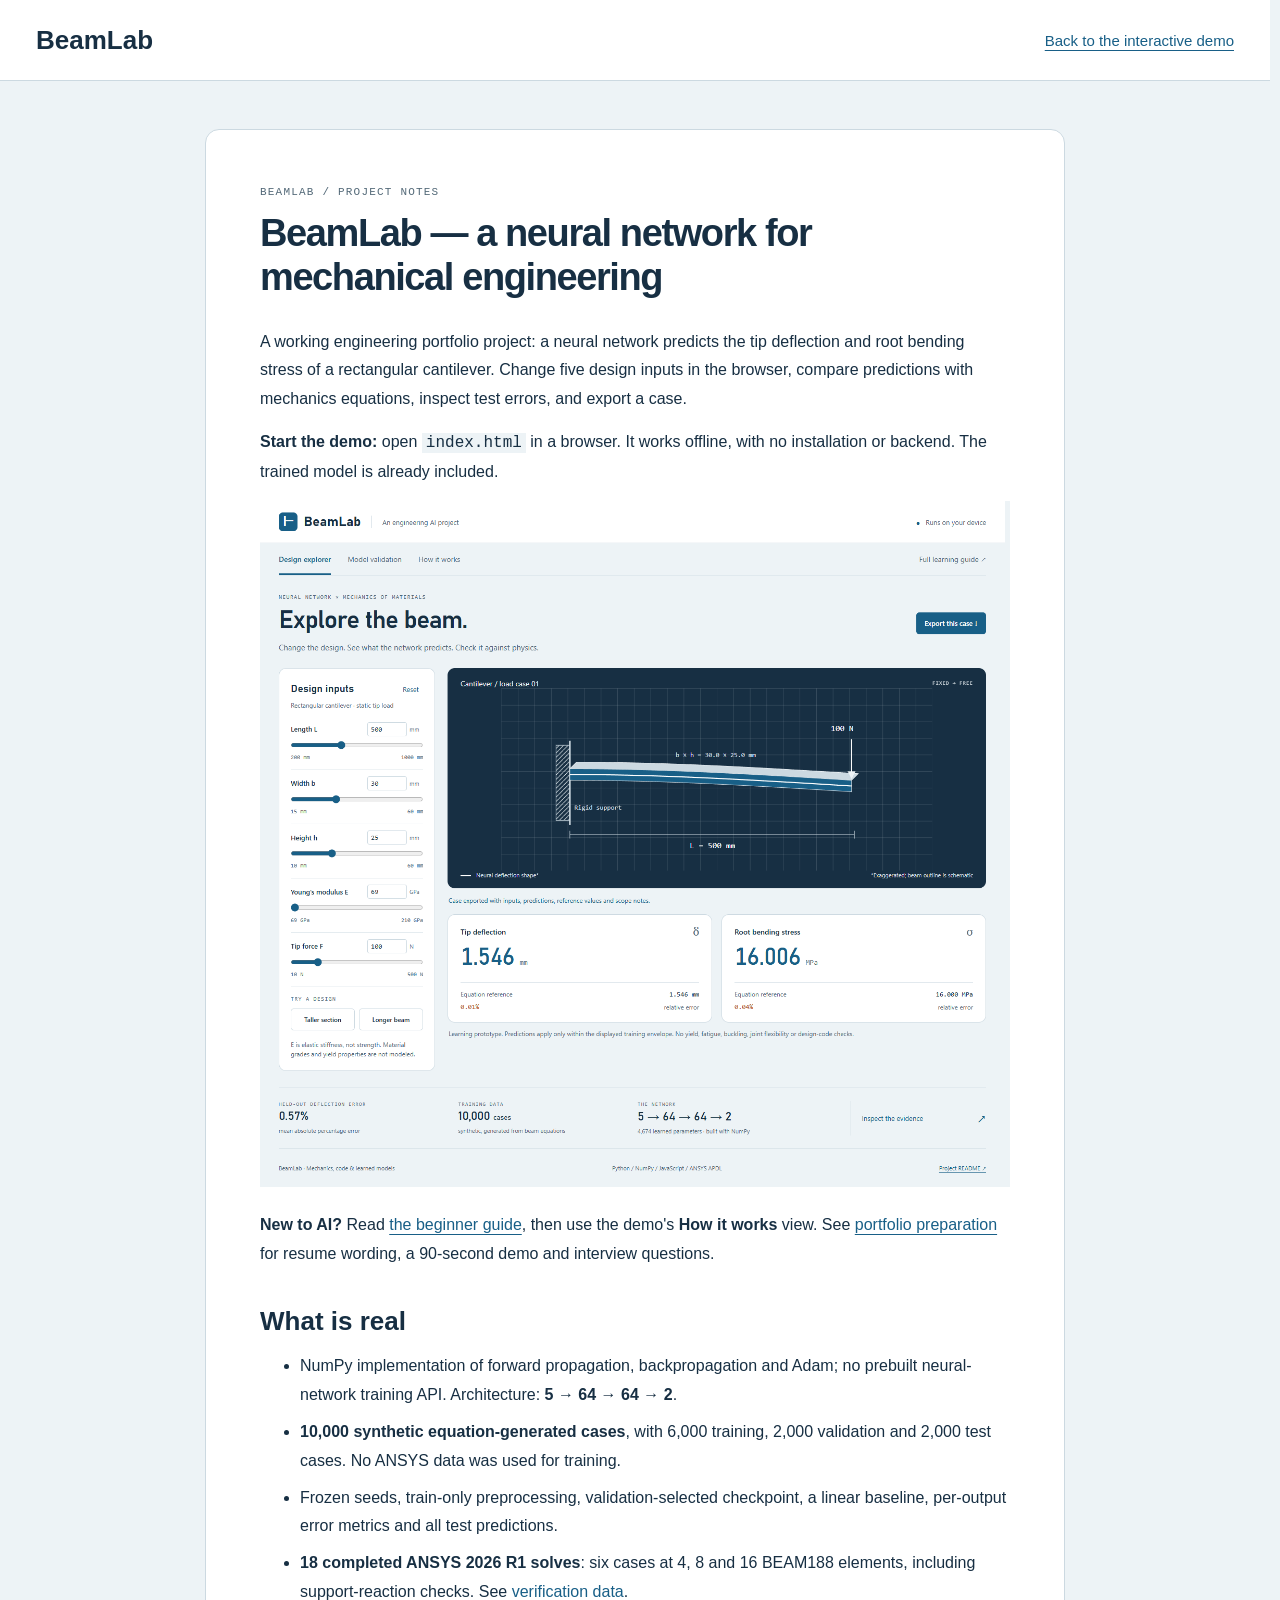
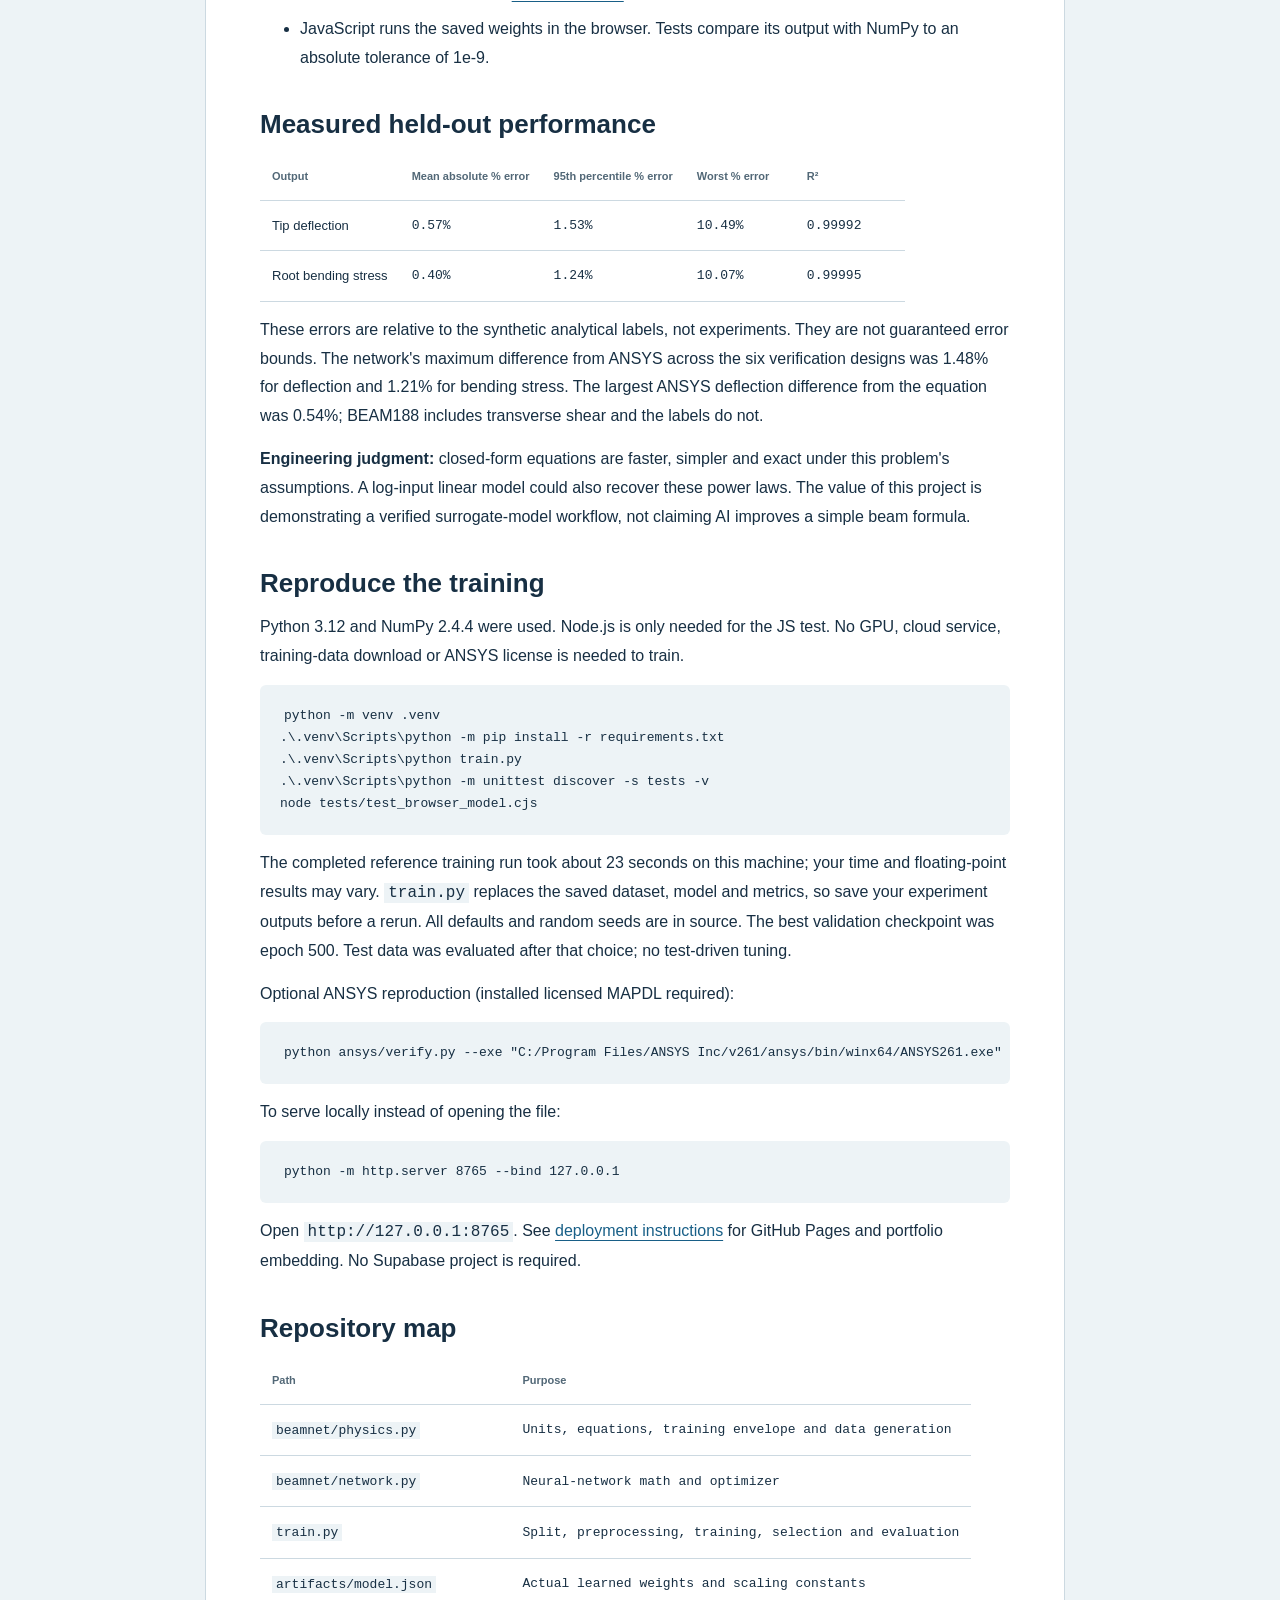
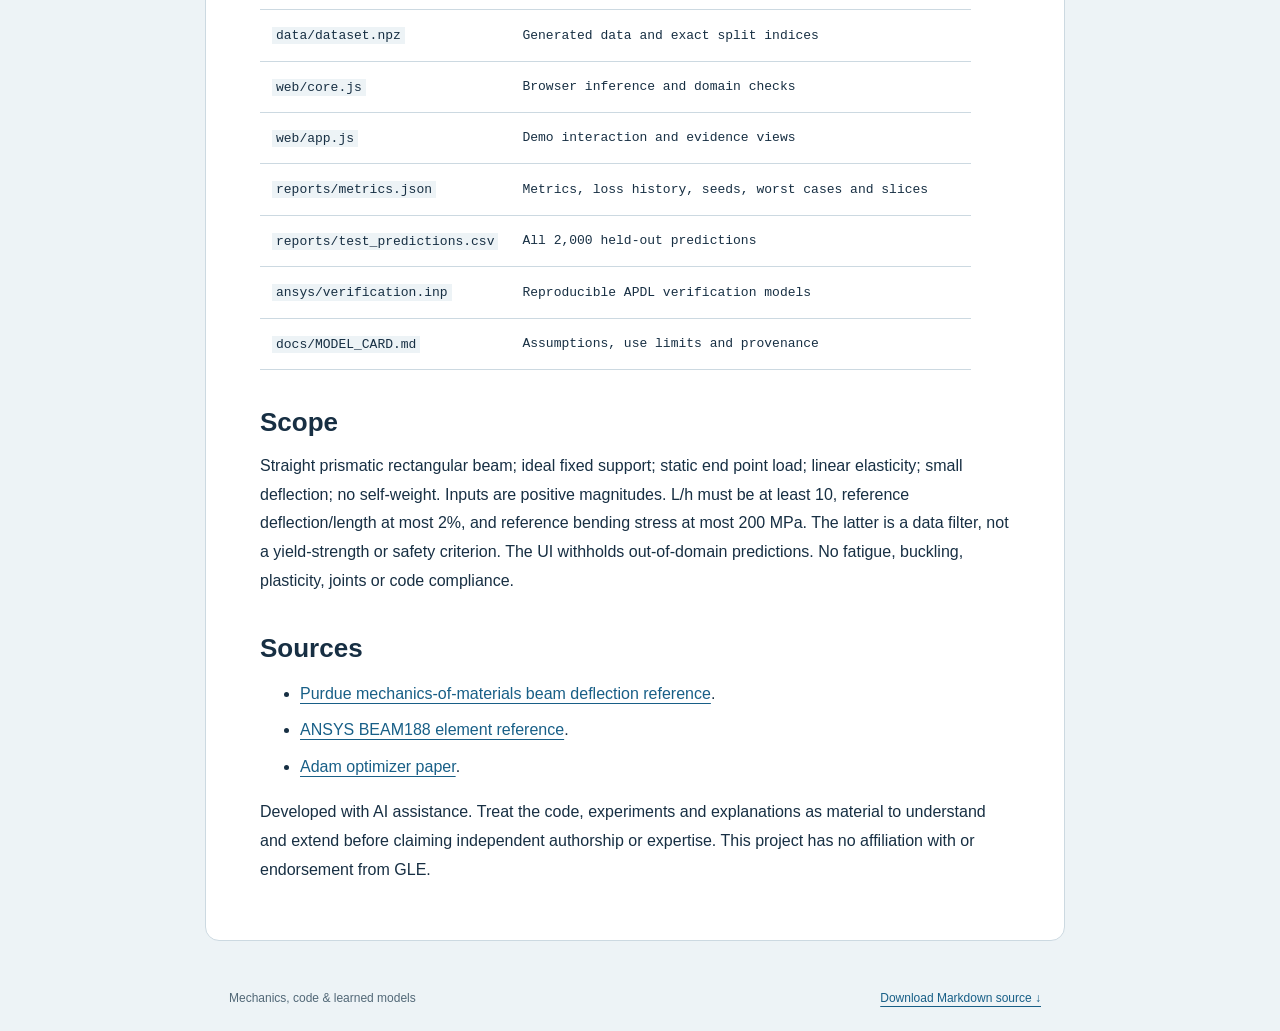
==== README.html @ 7702fb97 "Build BeamLab neural network with ANSYS verification and interactive demo" ====
<!doctype html>
<html lang="en"><head><meta charset="utf-8"><meta name="viewport" content="width=device-width, initial-scale=1">
<title>BeamLab — a neural network for mechanical engineering · BeamLab</title><link rel="stylesheet" href="web/tokens.css"><link rel="stylesheet" href="web/style.css"><link rel="stylesheet" href="web/reading.css"></head>
<body><header class="masthead"><a class="brand" href="index.html">BeamLab</a><a href="index.html#learn">Back to the interactive demo</a></header>
<main class="reading"><p class="eyebrow">BEAMLAB / PROJECT NOTES</p><h1>BeamLab — a neural network for mechanical engineering</h1>
<p>A working engineering portfolio project: a neural network predicts the tip
deflection and root bending stress of a rectangular cantilever. Change five
design inputs in the browser, compare predictions with mechanics equations,
inspect test errors, and export a case.</p>
<p><strong>Start the demo:</strong> open <code>index.html</code> in a browser. It works offline, with no
installation or backend. The trained model is already included.</p>
<p><img src="reports/demo-desktop.png" alt="BeamLab design explorer"></p>
<p><strong>New to AI?</strong> Read <a href="docs/BEGINNER_GUIDE.html">the beginner guide</a>, then use the
demo&#39;s <strong>How it works</strong> view. See <a href="docs/PORTFOLIO.html">portfolio preparation</a> for
resume wording, a 90-second demo and interview questions.</p>
<h2>What is real</h2>
<ul>
<li>NumPy implementation of forward propagation, backpropagation and Adam; no
prebuilt neural-network training API. Architecture: <strong>5 → 64 → 64 → 2</strong>.</li>
<li><strong>10,000 synthetic equation-generated cases</strong>, with 6,000 training, 2,000
validation and 2,000 test cases. No ANSYS data was used for training.</li>
<li>Frozen seeds, train-only preprocessing, validation-selected checkpoint,
a linear baseline, per-output error metrics and all test predictions.</li>
<li><strong>18 completed ANSYS 2026 R1 solves</strong>: six cases at 4, 8 and 16 BEAM188 elements,
including support-reaction checks. See <a href="reports/ansys_verification.json">verification data</a>.</li>
<li>JavaScript runs the saved weights in the browser. Tests compare its output
with NumPy to an absolute tolerance of 1e-9.</li>
</ul>
<h2>Measured held-out performance</h2>
<table>
<thead>
<tr>
<th>Output</th>
<th align="right">Mean absolute % error</th>
<th align="right">95th percentile % error</th>
<th align="right">Worst % error</th>
<th align="right">R²</th>
</tr>
</thead>
<tbody><tr>
<td>Tip deflection</td>
<td align="right">0.57%</td>
<td align="right">1.53%</td>
<td align="right">10.49%</td>
<td align="right">0.99992</td>
</tr>
<tr>
<td>Root bending stress</td>
<td align="right">0.40%</td>
<td align="right">1.24%</td>
<td align="right">10.07%</td>
<td align="right">0.99995</td>
</tr>
</tbody></table>
<p>These errors are relative to the synthetic analytical labels, not experiments.
They are not guaranteed error bounds. The network&#39;s maximum difference from
ANSYS across the six verification designs was 1.48% for deflection and 1.21%
for bending stress. The largest ANSYS deflection difference from the equation
was 0.54%; BEAM188 includes transverse shear and the labels do not.</p>
<p><strong>Engineering judgment:</strong> closed-form equations are faster, simpler and exact
under this problem&#39;s assumptions. A log-input linear model could also recover
these power laws. The value of this project is demonstrating a verified
surrogate-model workflow, not claiming AI improves a simple beam formula.</p>
<h2>Reproduce the training</h2>
<p>Python 3.12 and NumPy 2.4.4 were used. Node.js is only needed for the JS test.
No GPU, cloud service, training-data download or ANSYS license is needed to train.</p>
<pre><code class="language-powershell">python -m venv .venv
.\.venv\Scripts\python -m pip install -r requirements.txt
.\.venv\Scripts\python train.py
.\.venv\Scripts\python -m unittest discover -s tests -v
node tests/test_browser_model.cjs
</code></pre>
<p>The completed reference training run took about 23 seconds on this machine;
your time and floating-point results may vary. <code>train.py</code> replaces the saved
dataset, model and metrics, so save your experiment outputs before a rerun.
All defaults and random seeds are in source. The best validation checkpoint
was epoch 500. Test data was evaluated after that choice; no test-driven tuning.</p>
<p>Optional ANSYS reproduction (installed licensed MAPDL required):</p>
<pre><code class="language-powershell">python ansys/verify.py --exe &quot;C:/Program Files/ANSYS Inc/v261/ansys/bin/winx64/ANSYS261.exe&quot;
</code></pre>
<p>To serve locally instead of opening the file:</p>
<pre><code class="language-powershell">python -m http.server 8765 --bind 127.0.0.1
</code></pre>
<p>Open <code>http://127.0.0.1:8765</code>. See <a href="docs/DEPLOYMENT.html">deployment instructions</a>
for GitHub Pages and portfolio embedding. No Supabase project is required.</p>
<h2>Repository map</h2>
<table>
<thead>
<tr>
<th>Path</th>
<th>Purpose</th>
</tr>
</thead>
<tbody><tr>
<td><code>beamnet/physics.py</code></td>
<td>Units, equations, training envelope and data generation</td>
</tr>
<tr>
<td><code>beamnet/network.py</code></td>
<td>Neural-network math and optimizer</td>
</tr>
<tr>
<td><code>train.py</code></td>
<td>Split, preprocessing, training, selection and evaluation</td>
</tr>
<tr>
<td><code>artifacts/model.json</code></td>
<td>Actual learned weights and scaling constants</td>
</tr>
<tr>
<td><code>data/dataset.npz</code></td>
<td>Generated data and exact split indices</td>
</tr>
<tr>
<td><code>web/core.js</code></td>
<td>Browser inference and domain checks</td>
</tr>
<tr>
<td><code>web/app.js</code></td>
<td>Demo interaction and evidence views</td>
</tr>
<tr>
<td><code>reports/metrics.json</code></td>
<td>Metrics, loss history, seeds, worst cases and slices</td>
</tr>
<tr>
<td><code>reports/test_predictions.csv</code></td>
<td>All 2,000 held-out predictions</td>
</tr>
<tr>
<td><code>ansys/verification.inp</code></td>
<td>Reproducible APDL verification models</td>
</tr>
<tr>
<td><code>docs/MODEL_CARD.md</code></td>
<td>Assumptions, use limits and provenance</td>
</tr>
</tbody></table>
<h2>Scope</h2>
<p>Straight prismatic rectangular beam; ideal fixed support; static end point
load; linear elasticity; small deflection; no self-weight. Inputs are positive
magnitudes. L/h must be at least 10, reference deflection/length at most 2%,
and reference bending stress at most 200 MPa. The latter is a data filter,
not a yield-strength or safety criterion. The UI withholds out-of-domain
predictions. No fatigue, buckling, plasticity, joints or code compliance.</p>
<h2>Sources</h2>
<ul>
<li><a href="https://www.purdue.edu/freeform/me323/wp-content/uploads/sites/2/2018/10/ME323_F18_Hw7_final.pdf">Purdue mechanics-of-materials beam deflection reference</a>.</li>
<li><a href="https://ansyshelp.ansys.com/public/views/secured/corp/v261/en/ans_elem/Hlp_E_BEAM188.html">ANSYS BEAM188 element reference</a>.</li>
<li><a href="https://arxiv.org/abs/1412.6980">Adam optimizer paper</a>.</li>
</ul>
<p>Developed with AI assistance. Treat the code, experiments and explanations as
material to understand and extend before claiming independent authorship or
expertise. This project has no affiliation with or endorsement from GLE.</p>
</main><footer class="reading-footer"><span>Mechanics, code &amp; learned models</span><a href="README.md" download>Download Markdown source ↓</a></footer></body></html>
---- web/tokens.css ----
/* Generated from DESIGN.md; do not edit. */
:root {
  --color-ink: #172f43;
  --color-muted: #526877;
  --color-primary: #185f87;
  --color-canvas: #edf3f6;
  --color-surface: #ffffff;
  --color-accent: #ad4f26;
  --color-line: #ccd9e1;
  --font-display: Bahnschrift, Arial, sans-serif;
  --font-body: Segoe UI, Arial, sans-serif;
  --font-data: Consolas, monospace;
  --radius-control: 6px;
  --radius-panel: 14px;
  --space-unit: 8px;
}
---- web/style.css ----
* { box-sizing: border-box; scrollbar-width: thin; scrollbar-color: var(--color-muted) var(--color-canvas); }
html { scrollbar-gutter: stable; }
body { margin: 0; color: var(--color-ink); background: var(--color-canvas); font-family: var(--font-body); font-size: 15px; line-height: 1.55; }
::-webkit-scrollbar { width: 10px; height: 10px; } ::-webkit-scrollbar-track { background: var(--color-canvas); } ::-webkit-scrollbar-thumb { background: var(--color-muted); border: 2px solid var(--color-canvas); border-radius: var(--radius-control); } ::-webkit-scrollbar-thumb:hover { background: var(--color-primary); } ::-webkit-scrollbar-thumb:active { background: var(--color-ink); }
a { color: var(--color-primary); text-underline-offset: 4px; cursor: pointer; } a:hover { color: var(--color-accent); } a:active { opacity: .8; }
button, input { font: inherit; } button, input[type=range] { cursor: pointer; } button:disabled { cursor: not-allowed; opacity: .5; }
:focus-visible { outline: 3px solid var(--color-accent); outline-offset: 4px; }
h1,h2,h3 { font-family: var(--font-display); line-height: 1.15; font-weight: 600; margin: 0; } h1 { font-size: clamp(32px,3.3vw,48px); letter-spacing: -1.4px; } h2 { font-size: 20px; } p { margin: 12px 0; } [hidden] { display: none; }
.sr-only,.skip:not(:focus) { position: absolute; width: 1px; height: 1px; padding: 0; overflow: hidden; clip-path: inset(50%); white-space: nowrap; } .skip:focus { display: block; padding: 12px; background: var(--color-surface); }
.masthead { padding: 20px 36px; display: flex; align-items: center; justify-content: space-between; background: var(--color-surface); border-bottom: 1px solid var(--color-line); gap: 16px; }
.brand { display: flex; align-items: center; gap: 12px; font-family: var(--font-display); font-size: 26px; color: var(--color-ink); font-weight: 700; text-decoration: none; }
.brand-icon { background: var(--color-primary); color: var(--color-surface); border-radius: 8px; height: 36px; width: 36px; display: grid; place-content: center; font-size: 34px; line-height: 1; padding-bottom: 5px; }
.brand-divider { width: 1px; height: 24px; background: var(--color-line); margin: 0 8px; } .brand-sub,.local-badge { font: 13px var(--font-body); color: var(--color-muted); } .local-badge span { color: var(--color-primary); margin-right: 7px; }
.page-shell { max-width: 1512px; margin: auto; padding: 0 36px; } .nav { display: flex; gap: 32px; border-bottom: 1px solid var(--color-line); margin-bottom: 35px; overflow-x: auto; white-space: nowrap; } .nav a { text-decoration: none; padding: 20px 0 16px; color: var(--color-muted); font-size: 14px; border-bottom: 3px solid transparent; } .nav a[aria-current] { border-color: var(--color-primary); color: var(--color-primary); font-weight: 600; } .nav a:hover { color: var(--color-primary); } .nav a:last-child { margin-left: auto; }
.page-heading { display: flex; justify-content: space-between; align-items: center; gap: 24px; margin-bottom: 28px; } .page-heading p:not(.eyebrow) { color: var(--color-muted); margin-bottom: 0; } .eyebrow { font: 11px var(--font-data); letter-spacing: 1.2px; margin: 0 0 12px; color: var(--color-muted); }
.button { display: inline-flex; align-items: center; justify-content: center; min-height: 42px; padding: 9px 15px; border: 1px solid var(--color-line); border-radius: var(--radius-control); color: var(--color-ink); background: var(--color-surface); font-weight: 600; font-size: 13px; text-decoration: none; white-space: nowrap; transition: background .15s; } .button:hover { background: var(--color-canvas); color: var(--color-primary); border-color: var(--color-primary); } .button:active { transform: translateY(1px); } .button.primary { background: var(--color-primary); color: var(--color-surface); border-color: var(--color-primary); } .button.primary:hover { background: var(--color-ink); } .text-button { color: var(--color-primary); background: transparent; border: 0; padding: 8px; font-size: 13px; } .text-button:hover { text-decoration: underline; } .text-button:active { opacity: .7; }
.workbench { display: grid; grid-template-columns: 300px minmax(0,1fr); gap: 24px; align-items: start; } .panel { background: var(--color-surface); border: 1px solid var(--color-line); border-radius: var(--radius-panel); } .controls { padding: 22px; } .panel-heading { display: flex; justify-content: space-between; align-items: center; gap: 12px; } .subtle,.caption { color: var(--color-muted); font-size: 12px; } .subtle { margin: 3px 0 23px; }
.input-group { padding-bottom: 17px; margin-bottom: 12px; border-bottom: 1px solid var(--color-line); } .input-top { display: flex; justify-content: space-between; align-items: center; margin-bottom: 6px; gap: 8px; } .input-top label { font-size: 13px; font-weight: 600; } .input-number { display: flex; align-items: center; gap: 5px; } .input-number input { width: 76px; padding: 5px 6px; border: 1px solid var(--color-line); border-radius: 4px; font: 13px var(--font-data); color: var(--color-ink); background: var(--color-surface); } .input-number span { font-size: 11px; color: var(--color-muted); width: 26px; } input[type=range] { width: 100%; accent-color: var(--color-primary); height: 22px; margin: 0; } input[aria-invalid=true] { border-color: var(--color-accent); background: var(--color-canvas); } .limits { display: flex; justify-content: space-between; color: var(--color-muted); font: 11px var(--font-data); }
.preset-group { padding-top: 4px; } .preset-buttons { display: flex; gap: 8px; } .preset-buttons .button { padding: 8px; font-size: 12px; flex: 1; } .control-note { color: var(--color-muted); font-size: 12px; margin: 18px 0 0; }
.model-column { min-width: 0; } .drawing { background: var(--color-ink); color: var(--color-canvas); border-radius: var(--radius-panel); overflow: hidden; } .drawing-heading { display: flex; align-items: center; justify-content: space-between; gap: 10px; padding: 20px 25px 0; } .drawing-heading h2 { font: 14px var(--font-body); } .drawing-heading span { font: 10px var(--font-data); letter-spacing: 1px; opacity: .8; } #beam-svg { display: block; width: 100%; max-height: 350px; } .grid-lines { color: var(--color-muted); opacity: .6; } .fixture { stroke: var(--color-line); color: var(--color-line); } .undeformed { fill: none; stroke: var(--color-line); stroke-width: 1; stroke-dasharray: 6 6; opacity: .8; } .beam-top { fill: var(--color-line); stroke: var(--color-canvas); stroke-width: 1; } .beam-front { fill: var(--color-primary); stroke: var(--color-line); stroke-width: 1; } .deflected { fill: none; stroke: var(--color-surface); stroke-width: 2; } .load-arrow { fill: none; stroke: var(--color-surface); color: var(--color-surface); stroke-width: 2; } .dimension { fill: none; stroke: var(--color-line); stroke-width: 1; } .svg-label { fill: var(--color-surface); font: 15px var(--font-data); } .svg-caption { fill: var(--color-line); font: 12px var(--font-data); } .drawing-footer { display: flex; justify-content: space-between; gap: 12px; font-size: 11px; color: var(--color-line); padding: 0 25px 17px; } .line-key { display: inline-block; width: 20px; border-top: 2px solid var(--color-surface); margin-right: 7px; vertical-align: middle; }
.status { min-height: 50px; padding: 14px 2px; color: var(--color-primary); font-size: 12px; } .status.warning { color: var(--color-accent); font-weight: 600; } .outputs { display: grid; grid-template-columns: 1fr 1fr; gap: 18px; } .output { padding: 20px 24px; } .output-label { display: flex; justify-content: space-between; align-items: center; } .output-label h2 { font: 14px var(--font-body); font-weight: 600; } .output-label>span { color: var(--color-muted); font: 22px Georgia,serif; } .prediction { display: flex; align-items: baseline; gap: 10px; margin: 10px 0 20px; color: var(--color-primary); } .prediction strong { font: 46px var(--font-display); font-variant-numeric: tabular-nums; letter-spacing: -1px; } .prediction span { font: 14px var(--font-data); color: var(--color-muted); } .reference-row,.error-row { display: flex; justify-content: space-between; align-items: center; font-size: 12px; gap: 10px; } .reference-row { border-top: 1px solid var(--color-line); padding-top: 12px; color: var(--color-muted); } .reference-row strong { color: var(--color-ink); font: 13px var(--font-data); } .error-row { padding-top: 6px; color: var(--color-muted); } .error-row span:first-child { color: var(--color-accent); font: 13px var(--font-data); } .scope-note { color: var(--color-muted); font-size: 12px; padding: 0 2px; }
.evidence-strip { display: grid; grid-template-columns: 1fr 1fr 1.2fr .8fr; padding: 25px 0; margin-top: 32px; border-top: 1px solid var(--color-line); border-bottom: 1px solid var(--color-line); gap: 20px; } .evidence-strip>div { display: flex; flex-direction: column; } .evidence-strip .eyebrow { font-size: 10px; margin-bottom: 4px; } .evidence-strip strong { font: 23px var(--font-display); } .evidence-strip small { font-size: 13px; } .evidence-strip div>span:last-child { margin-top: 4px; font-size: 11px; color: var(--color-muted); } .evidence-link { display: flex; align-items: center; justify-content: space-between; gap: 10px; font-size: 13px; text-decoration: none; padding-left: 20px; border-left: 1px solid var(--color-line); } .evidence-link span { font-size: 24px; }
footer { display: flex; justify-content: space-between; align-items: center; gap: 20px; font-size: 11px; color: var(--color-muted); padding: 28px 0; }
.split-bar { display: grid; grid-template-columns: 3fr 1fr 1fr; gap: 3px; margin-bottom: 24px; font-size: 13px; } .split-bar>div { background: var(--color-line); padding: 20px; } .split-bar>div:first-child { background: var(--color-primary); color: var(--color-surface); border-radius: 10px 0 0 10px; } .split-bar>div:last-child { border-radius: 0 10px 10px 0; } .split-bar strong { display: block; font: 27px var(--font-display); margin-bottom: 4px; } .report-panel { padding: 25px 28px; margin-bottom: 24px; } .report-panel>p { color: var(--color-muted); } .table-scroll { overflow-x: auto; } table { width: 100%; border-collapse: collapse; font-size: 13px; } th,td { text-align: left; padding: 13px 12px; border-bottom: 1px solid var(--color-line); white-space: nowrap; } th { color: var(--color-muted); font-size: 11px; font-weight: 600; } td:not(:first-child) { font-family: var(--font-data); } caption { text-align: left; color: var(--color-muted); padding: 12px; font-size: 12px; } .chart-grid,.learn-grid { display: grid; grid-template-columns: repeat(2,minmax(0,1fr)); gap: 24px; } .chart-grid svg { width: 100%; display: block; } .chart-legend { display: flex; gap: 20px; font-size: 12px; } .neural-key { color: var(--color-primary); } .physics-key { color: var(--color-accent); } .tag { background: var(--color-canvas); padding: 5px 10px; border-radius: var(--radius-control); color: var(--color-primary); font: 11px var(--font-data); }
.lesson { padding: 30px; margin-bottom: 24px; } .learn-grid .lesson { margin-bottom: 0; } .learn-grid { margin-bottom: 24px; } .lesson h2 { font-size: 26px; margin-bottom: 18px; } .lesson p,.lesson li { color: var(--color-muted); max-width: 80ch; } .lesson li { padding: 5px 0; } .lesson-number { display: block; font: 11px var(--font-data); color: var(--color-primary); letter-spacing: 1px; margin-bottom: 24px; } .equation { background: var(--color-canvas); padding: 20px; font: 22px/1.8 var(--font-data); border-radius: var(--radius-control); margin: 20px 0; } .architecture { display: flex; justify-content: space-between; align-items: center; margin: 30px 0; gap: 8px; } .architecture span { font: 33px var(--font-display); text-align: center; color: var(--color-primary); } .architecture small { display: block; font: 11px var(--font-body); margin-top: 8px; color: var(--color-muted); } .architecture b { color: var(--color-muted); font-weight: 400; } .callout { border-left: 4px solid var(--color-primary); background: var(--color-line); border-radius: 0 var(--radius-panel) var(--radius-panel) 0; } code { font-family: var(--font-data); background: var(--color-canvas); padding: 1px 4px; }
@media (min-width: 1500px) { .drawing #beam-svg { max-height: 365px; } }
@media (max-width: 1050px) { .brand-sub { display: none; } .brand-divider { display: none; } .page-shell { padding: 0 24px; } .workbench { grid-template-columns: 270px minmax(0,1fr); gap: 18px; } .output { padding: 18px; } .prediction strong { font-size: 36px; } .evidence-strip { grid-template-columns: repeat(2,1fr); } .drawing-footer { flex-direction: column; gap: 2px; } }
@media (max-width: 850px) { .workbench { grid-template-columns: 1fr; } .model-column { order: -1; } #inputs { display: grid; grid-template-columns: 1fr 1fr; column-gap: 24px; } .page-heading { align-items: flex-start; } .chart-grid,.learn-grid { grid-template-columns: 1fr; } .split-bar { grid-template-columns: 1fr 1fr 1fr; } .nav { gap: 24px; } }
@media (max-width: 560px) { .masthead { padding: 16px; } .page-shell { padding: 0 16px; } .brand { font-size: 22px; } .local-badge { font-size: 10px; } .nav { margin-bottom: 24px; } .nav a { font-size: 12px; } .page-heading { flex-direction: column; gap: 18px; } .page-heading .button { align-self: stretch; } .eyebrow { font-size: 9px; } h1 { font-size: 33px; } .outputs { gap: 10px; } .output { padding: 14px; } .output-label h2 { font-size: 12px; } .output-label>span { display: none; } .prediction { gap: 5px; margin-bottom: 14px; } .prediction strong { font-size: 32px; } .prediction span { font-size: 11px; } .reference-row,.error-row { align-items: flex-start; flex-direction: column; gap: 2px; } .drawing-heading { padding: 16px 16px 0; } .drawing-heading h2 { font-size: 12px; } .drawing-heading span { font-size: 8px; } .drawing-footer { padding: 0 16px 14px; font-size: 10px; } #inputs { grid-template-columns: 1fr; } .evidence-strip { gap: 22px 14px; } .evidence-strip strong { font-size: 19px; } .evidence-link { padding-left: 0; border: 0; } footer { flex-wrap: wrap; gap: 10px; } .split-bar>div { padding: 12px; font-size: 10px; } .split-bar strong { font-size: 23px; } .report-panel,.lesson { padding: 20px; } .lesson h2 { font-size: 24px; } .tag { font-size: 9px; } }
@media (prefers-reduced-motion: reduce) { *,*::before,*::after { transition: none; scroll-behavior: auto; } }
@media (forced-colors: active) { * { scrollbar-color: auto; } button,.panel,.drawing { border: 1px solid CanvasText; } .beam-front,.deflected { stroke: CanvasText; } }
@media print { .masthead,.nav,footer,.button { display: none; } body { background: var(--color-surface); } .page-shell { padding: 0; } .lesson { break-inside: avoid; } .learn-grid { display: block; } .view[hidden] { display: none; } }
---- web/reading.css ----
.reading { max-width: 860px; margin: 48px auto; padding: 42px 54px; background: var(--color-surface); border: 1px solid var(--color-line); border-radius: var(--radius-panel); font-size: 16px; line-height: 1.8; }
.reading h1 { font-size: 38px; margin-bottom: 28px; }
.reading h2 { font-size: 26px; margin: 38px 0 14px; scroll-margin-top: 24px; }
.reading p { margin: 14px 0; }
.reading img { max-width: 100%; height: auto; }
.reading li { margin: 8px 0; }
.reading pre { background: var(--color-canvas); border-radius: var(--radius-control); padding: 20px; overflow-x: auto; font-size: 13px; line-height: 1.7; }
.reading code { overflow-wrap: anywhere; }
.reading pre code { overflow-wrap: normal; }
.reading table { display: block; overflow-x: auto; }
.reading th,.reading td { white-space: normal; min-width: 110px; }
.reading-footer { max-width: 860px; margin: auto; padding: 0 24px 36px; display: flex; justify-content: space-between; gap: 20px; color: var(--color-muted); font-size: 12px; }
@media(max-width:600px) { .reading { margin: 20px 12px; padding: 24px; font-size: 15px; } .reading h1 { font-size: 30px; } .reading h2 { font-size: 24px; } .masthead>a:last-child { font-size: 11px; max-width: 140px; text-align: right; } }
@media print { .reading { border: 0; margin: 0; padding: 0; max-width: none; font-size: 11pt; } .reading h1 { font-size: 25pt; } .reading h2 { font-size: 17pt; break-after: avoid; } .reading pre,.reading table { break-inside: avoid; } .reading-footer { display: none; } }
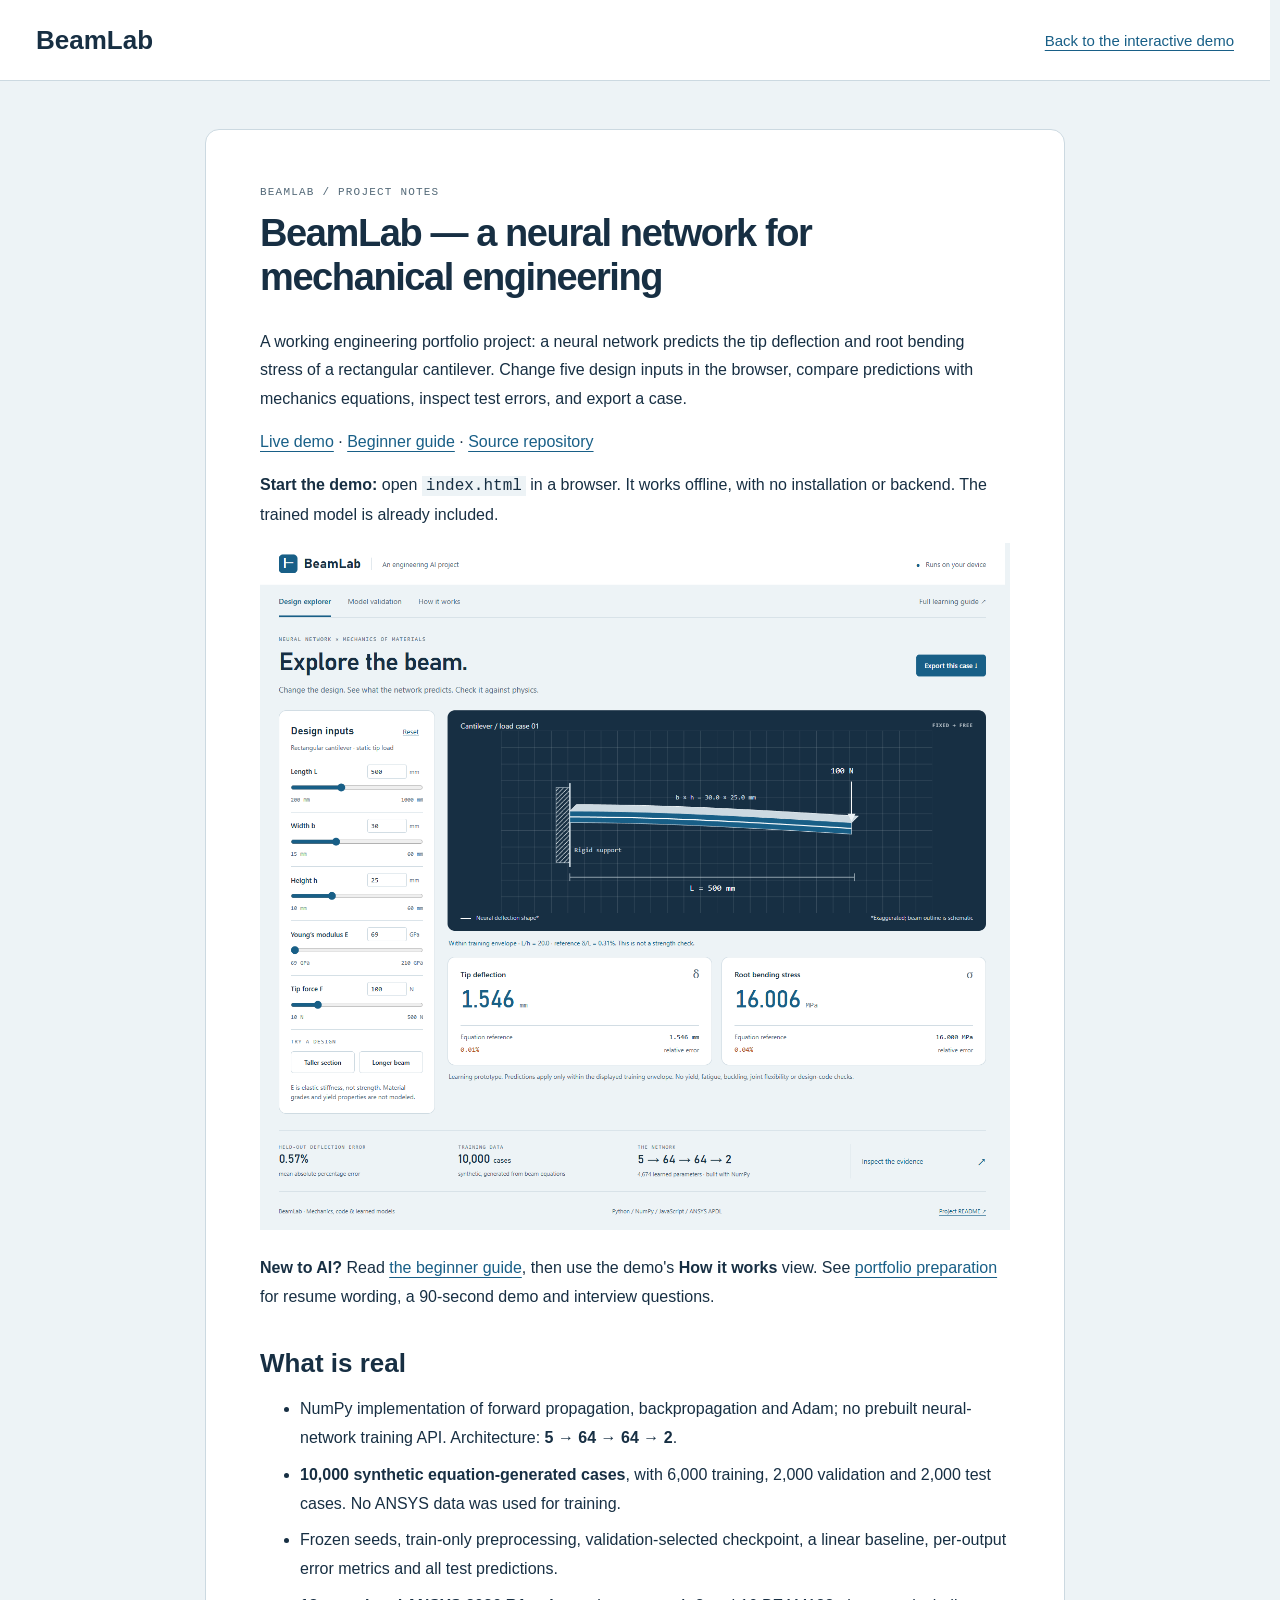
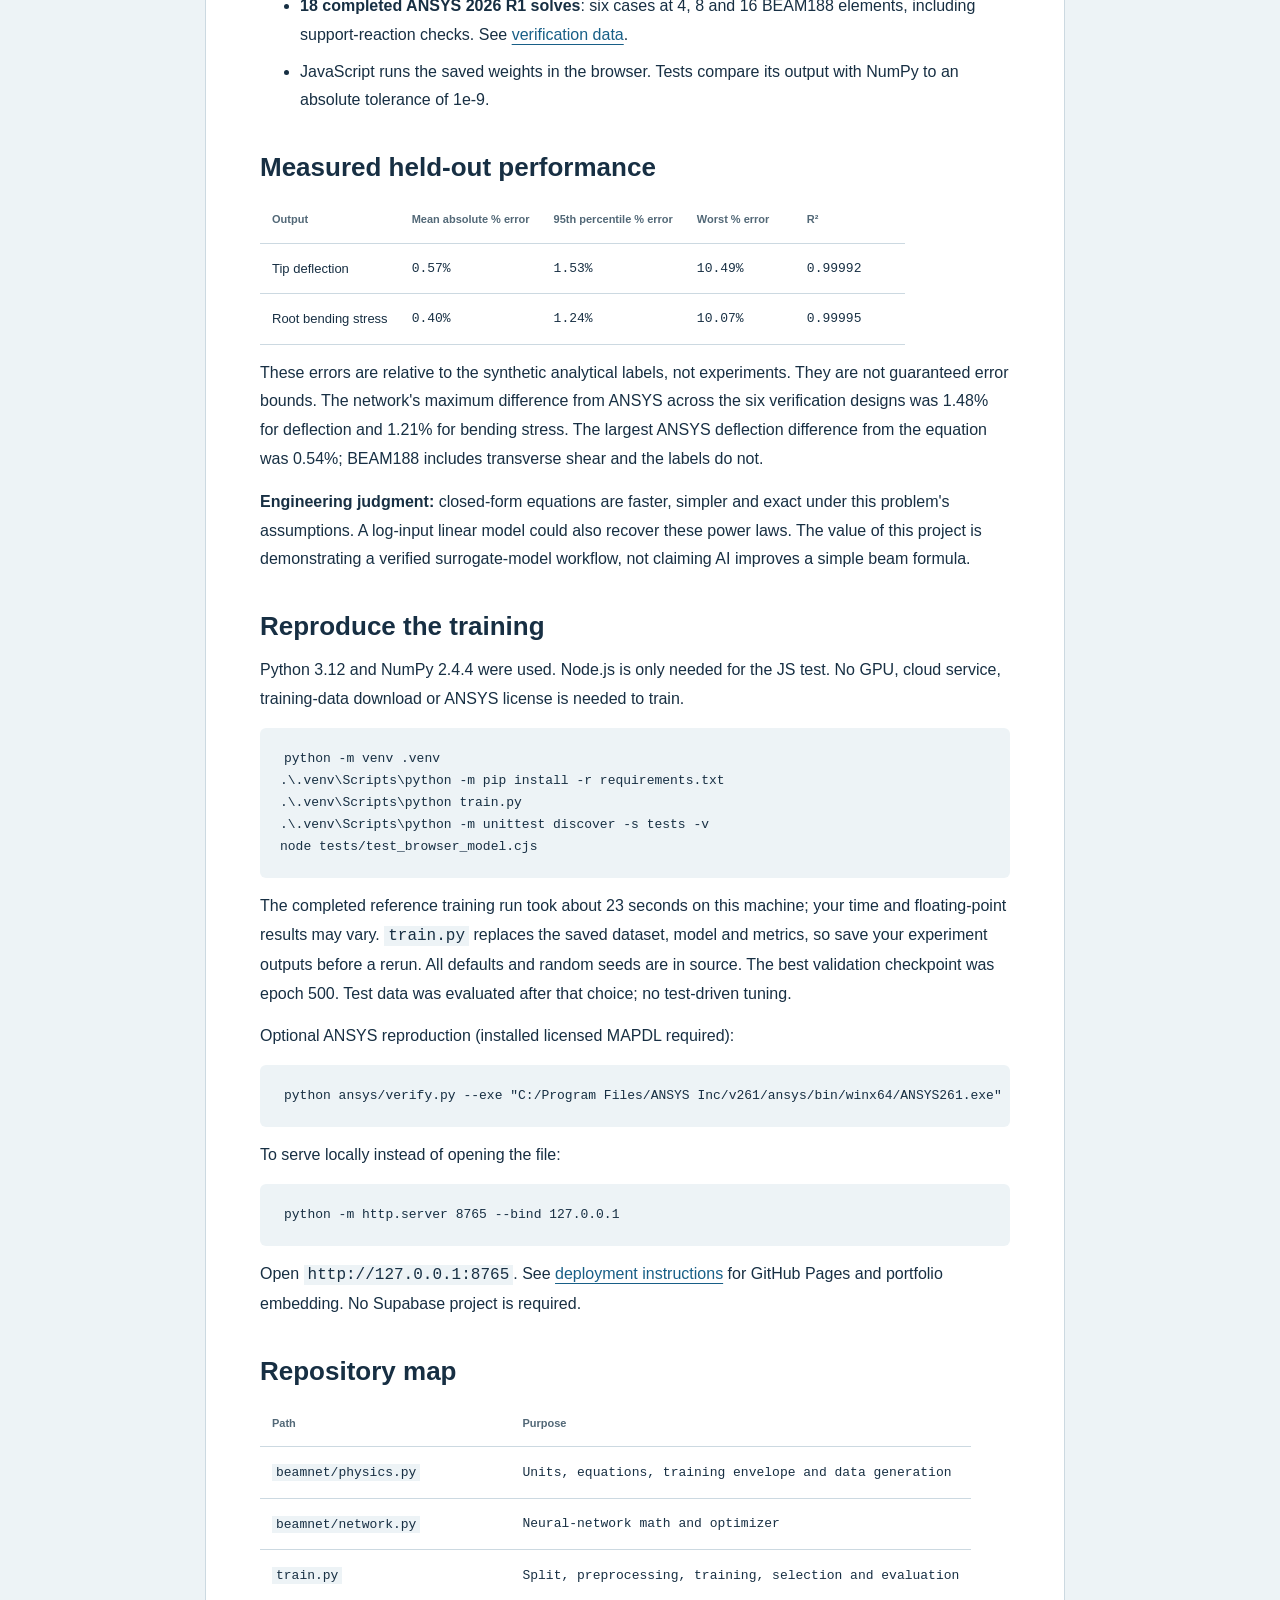
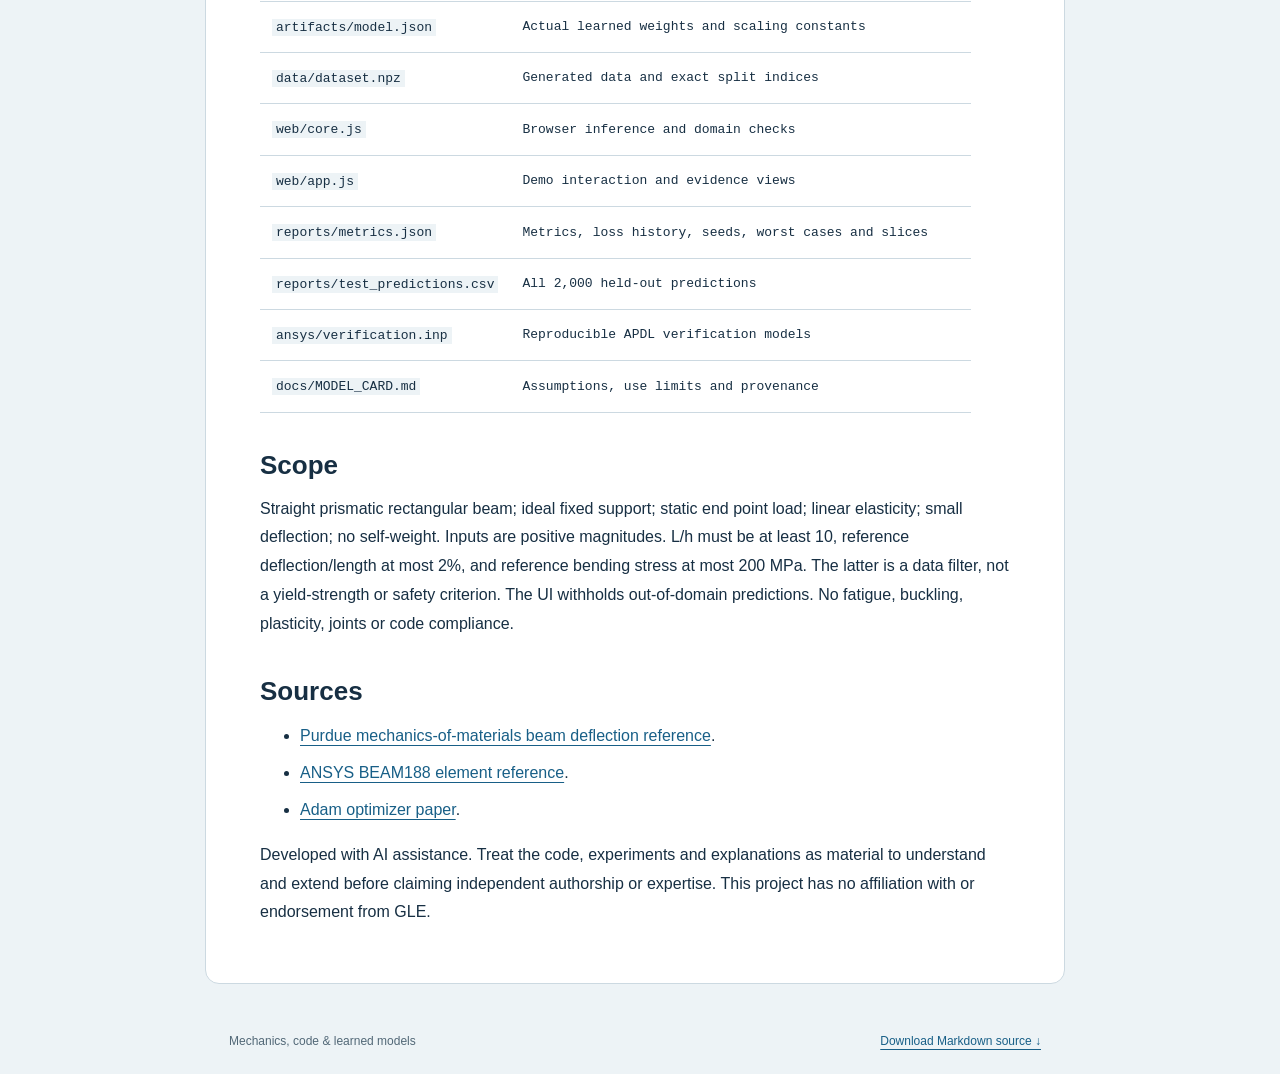
==== commit cbd9c273: "Add portfolio publishing links and readable project guides" ====
--- a/README.html
+++ b/README.html
@@ -7,6 +7,9 @@
 deflection and root bending stress of a rectangular cantilever. Change five
 design inputs in the browser, compare predictions with mechanics equations,
 inspect test errors, and export a case.</p>
+<p><a href="https://cowelljoshua.github.io/beamlab/">Live demo</a> ·
+<a href="https://cowelljoshua.github.io/beamlab/docs/BEGINNER_GUIDE.html">Beginner guide</a> ·
+<a href="https://github.com/cowelljoshua/beamlab">Source repository</a></p>
 <p><strong>Start the demo:</strong> open <code>index.html</code> in a browser. It works offline, with no
 installation or backend. The trained model is already included.</p>
 <p><img src="reports/demo-desktop.png" alt="BeamLab design explorer"></p>
